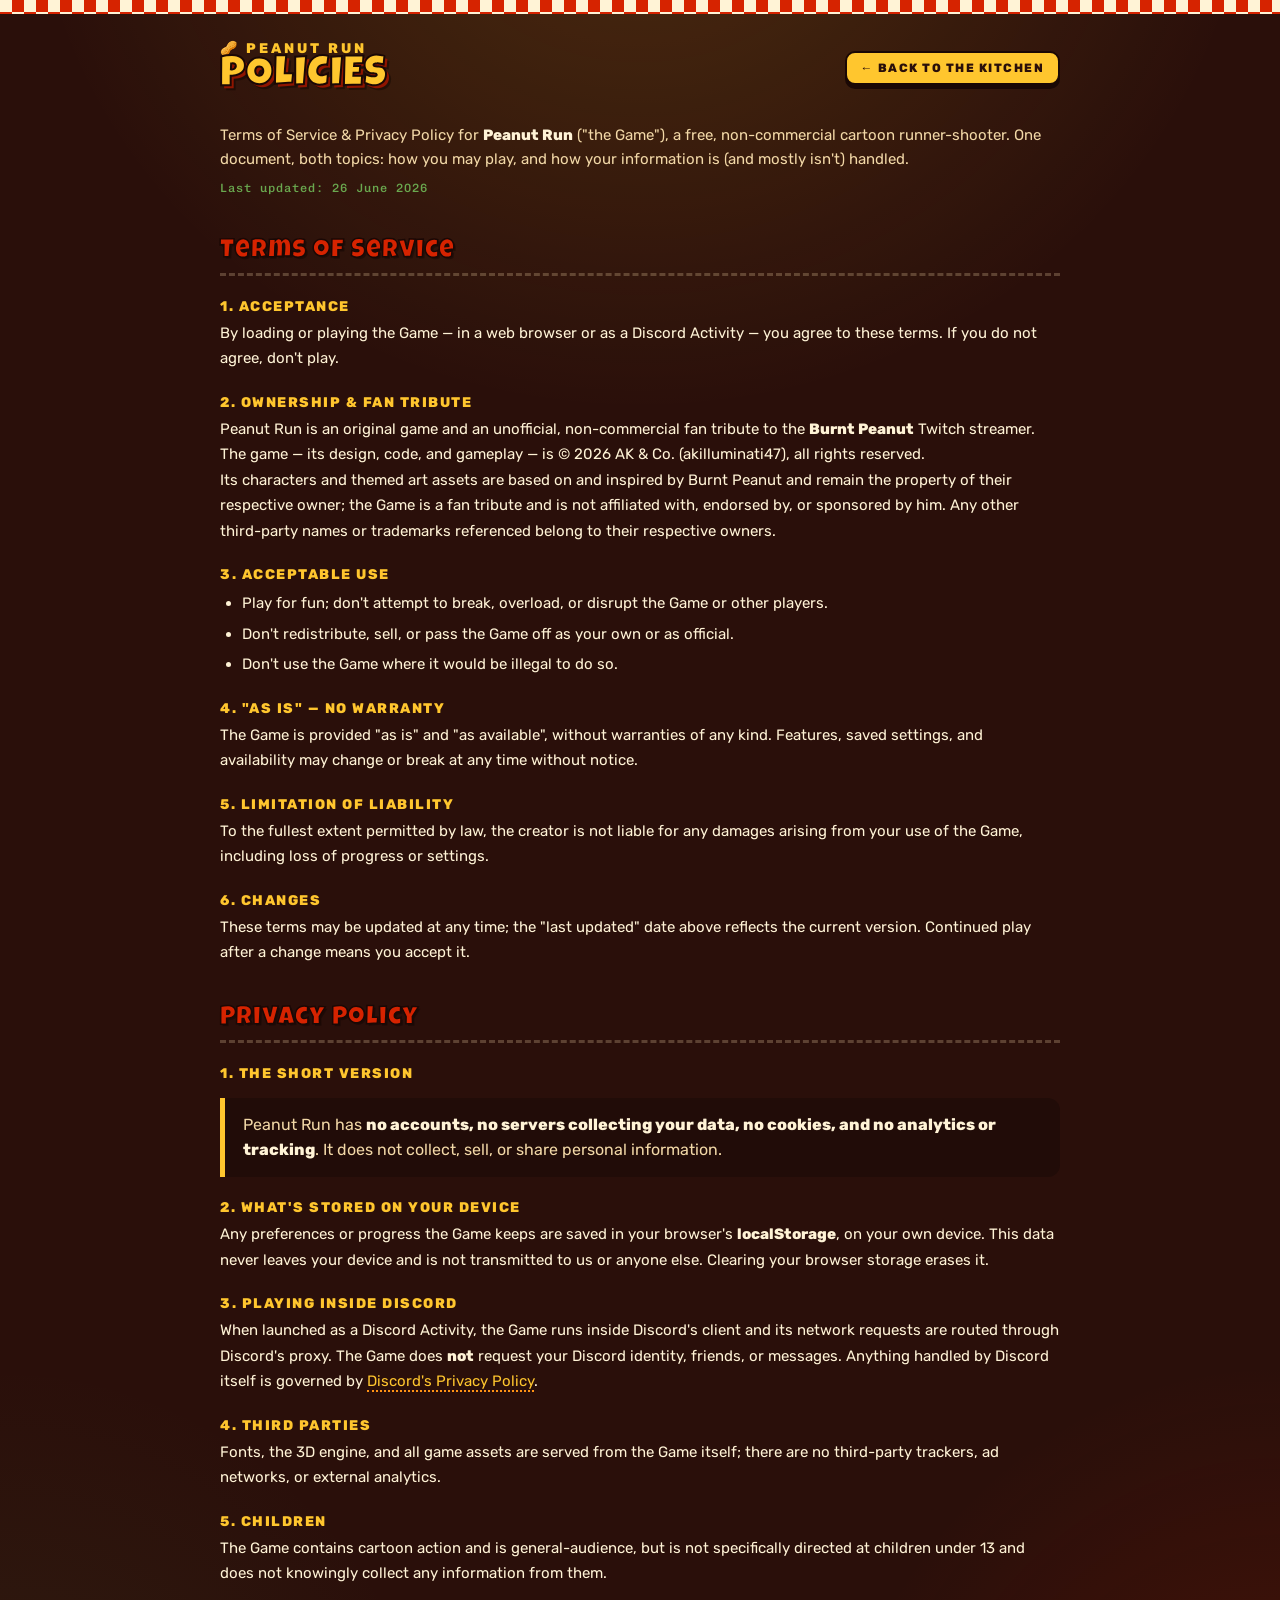
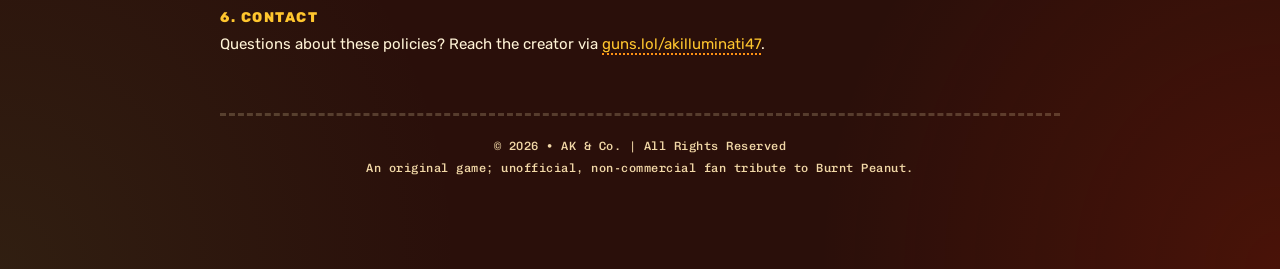
==== policies.html @ 003ee99f "policies: explanatory em-dashes -> semicolons Co-Authored-By: Claude Opus 4.8 <noreply@anthropic.com" ====
<!DOCTYPE html>
<html lang="en">
<head>
<meta charset="UTF-8">
<meta name="viewport" content="width=device-width, initial-scale=1.0, viewport-fit=cover">
<title>POLICIES — Peanut Run</title>
<link rel="icon" type="image/png" sizes="256x256" href="./favicon-256.png">
<link rel="icon" type="image/png" sizes="512x512" href="./favicon-512.png">
<link rel="apple-touch-icon" href="./favicon-512.png">
<meta name="theme-color" content="#d62300">
<link href="./assets/fonts/fonts.css" rel="stylesheet">
<style>
  :root{
    --ketchup:#d62300; --ketchup-dk:#8f1500;
    --mustard:#ffc62e; --cheese:#ff9214;
    --bun:#f2d8a7; --cream:#fff3d6; --pickle:#6aa84f;
    --grease:#2a0f0a; --grease-dk:#1a0805;
    --display:'Luckiest Guy','Arial Black',cursive;
    --body:'Rubik',sans-serif;
    --mono:'Chivo Mono','Consolas',monospace;
  }
  *{margin:0;padding:0;box-sizing:border-box;}
  html,body{ width:100%; min-height:100%; background:var(--grease); color:var(--cream); font-family:var(--body); -webkit-text-size-adjust:100%; }
  body{
    background-image:
      radial-gradient(ellipse 80% 50% at 50% -8%, rgba(255,198,46,.16) 0%, transparent 60%),
      radial-gradient(ellipse 60% 45% at 100% 100%, rgba(214,35,0,.18) 0%, transparent 60%),
      radial-gradient(ellipse 60% 45% at 0% 100%, rgba(106,168,79,.10) 0%, transparent 60%);
    min-height:100vh;
  }
  .checker{ height:14px; background:repeating-conic-gradient(var(--ketchup) 0% 25%, var(--cream) 0% 50%) 0 0/24px 24px; }
  .wrap{ max-width:880px; margin:0 auto; padding:26px 20px 90px; }

  .topbar{ display:flex; align-items:center; justify-content:space-between; gap:14px; flex-wrap:wrap; padding-bottom:18px; }
  .brand{ display:flex; align-items:baseline; gap:12px; flex-wrap:wrap; }
  .brand .peanut{ font-size:14px; letter-spacing:3px; font-weight:800; color:var(--mustard); text-transform:uppercase; font-family:var(--body); }
  .brand h1{
    font-family:var(--display); font-weight:400; font-size:42px; line-height:.95; letter-spacing:1px;
    color:var(--mustard); -webkit-text-stroke:2px var(--grease-dk);
    text-shadow:3px 3px 0 var(--ketchup-dk), 5px 5px 0 rgba(0,0,0,.35);
  }
  .back-link{
    font-family:var(--body); font-weight:800; font-size:12px; letter-spacing:1.5px; text-transform:uppercase;
    color:var(--grease); background:var(--mustard); border:2px solid var(--grease-dk);
    border-radius:10px; padding:8px 14px; text-decoration:none; box-shadow:0 4px 0 var(--grease-dk);
    transition:transform .08s, box-shadow .08s;
  }
  .back-link:hover{ transform:translateY(-2px); box-shadow:0 6px 0 var(--grease-dk); }
  .back-link:active{ transform:translateY(2px); box-shadow:0 2px 0 var(--grease-dk); }

  .intro{ margin-top:8px; color:var(--bun); line-height:1.6; font-size:15px; }
  .intro b{ color:var(--cream); }
  .eff{ display:inline-block; margin-top:8px; font-family:var(--mono); font-size:12px; color:var(--pickle); letter-spacing:1px; }

  .doc h2{
    font-family:var(--display); font-weight:400; font-size:26px; letter-spacing:1px; color:var(--ketchup);
    -webkit-text-stroke:1.5px var(--grease-dk); text-shadow:2px 2px 0 rgba(0,0,0,.3);
    margin:40px 0 6px; padding-bottom:8px; border-bottom:3px dashed rgba(242,216,167,.25);
  }
  .doc h3{ font-family:var(--body); font-weight:800; font-size:14px; letter-spacing:1.5px; text-transform:uppercase; color:var(--mustard); margin:22px 0 6px; }
  .doc p,.doc li{ font-size:15px; line-height:1.7; color:var(--cream); }
  .doc ul{ margin:8px 0 8px 22px; }
  .doc li{ margin:5px 0; }
  .doc a{ color:var(--mustard); text-decoration:none; border-bottom:2px dotted var(--cheese); }
  .doc a:hover{ color:#fff; }
  .callout{
    margin:16px 0; padding:14px 18px; border-left:5px solid var(--mustard);
    background:rgba(0,0,0,.22); border-radius:0 12px 12px 0; line-height:1.6; color:var(--bun);
  }
  .callout b{ color:var(--cream); }
  footer.foot{
    margin-top:56px; padding-top:20px; border-top:3px dashed rgba(242,216,167,.22);
    text-align:center; font-family:var(--mono); font-size:12px; letter-spacing:.5px; color:var(--bun); line-height:1.8;
  }
  footer.foot a{ color:var(--mustard); text-decoration:none; }
  footer.foot a:hover{ color:#fff; }
</style>
</head>
<body>
<div class="checker"></div>
<div class="wrap">

  <div class="topbar">
    <div class="brand">
      <div>
        <div class="peanut">🥜 Peanut Run</div>
        <h1>POLICIES</h1>
      </div>
    </div>
    <a class="back-link" href="index.html">&larr; Back to the kitchen</a>
  </div>

  <p class="intro">
    Terms of Service &amp; Privacy Policy for <b>Peanut Run</b> ("the Game"), a free, non-commercial
    cartoon runner-shooter. One document, both topics: how you may play, and how your information is
    (and mostly isn't) handled.<br>
    <span class="eff">Last updated: 26 June 2026</span>
  </p>

  <div class="doc">

    <h2>Terms of Service</h2>

    <h3>1. Acceptance</h3>
    <p>By loading or playing the Game &mdash; in a web browser or as a Discord Activity &mdash; you agree to these terms. If you do not agree, don't play.</p>

    <h3>2. Ownership &amp; fan tribute</h3>
    <p>Peanut Run is an original game and an unofficial, non-commercial fan tribute to the <b>Burnt Peanut</b> Twitch streamer. The game &mdash; its design, code, and gameplay &mdash; is &copy; 2026 AK &amp; Co. (akilluminati47), all rights reserved.</p>
    <p>Its characters and themed art assets are based on and inspired by Burnt Peanut and remain the property of their respective owner; the Game is a fan tribute and is not affiliated with, endorsed by, or sponsored by him. Any other third-party names or trademarks referenced belong to their respective owners.</p>

    <h3>3. Acceptable use</h3>
    <ul>
      <li>Play for fun; don't attempt to break, overload, or disrupt the Game or other players.</li>
      <li>Don't redistribute, sell, or pass the Game off as your own or as official.</li>
      <li>Don't use the Game where it would be illegal to do so.</li>
    </ul>

    <h3>4. "As is" &mdash; no warranty</h3>
    <p>The Game is provided "as is" and "as available", without warranties of any kind. Features, saved settings, and availability may change or break at any time without notice.</p>

    <h3>5. Limitation of liability</h3>
    <p>To the fullest extent permitted by law, the creator is not liable for any damages arising from your use of the Game, including loss of progress or settings.</p>

    <h3>6. Changes</h3>
    <p>These terms may be updated at any time; the "last updated" date above reflects the current version. Continued play after a change means you accept it.</p>

    <h2>Privacy Policy</h2>

    <h3>1. The short version</h3>
    <div class="callout">
      Peanut Run has <b>no accounts, no servers collecting your data, no cookies, and no analytics or tracking</b>. It does not collect, sell, or share personal information.
    </div>

    <h3>2. What's stored on your device</h3>
    <p>Any preferences or progress the Game keeps are saved in your browser's <b>localStorage</b>, on your own device. This data never leaves your device and is not transmitted to us or anyone else. Clearing your browser storage erases it.</p>

    <h3>3. Playing inside Discord</h3>
    <p>When launched as a Discord Activity, the Game runs inside Discord's client and its network requests are routed through Discord's proxy. The Game does <b>not</b> request your Discord identity, friends, or messages. Anything handled by Discord itself is governed by <a href="https://discord.com/privacy" target="_blank" rel="noopener noreferrer">Discord's Privacy Policy</a>.</p>

    <h3>4. Third parties</h3>
    <p>Fonts, the 3D engine, and all game assets are served from the Game itself; there are no third-party trackers, ad networks, or external analytics.</p>

    <h3>5. Children</h3>
    <p>The Game contains cartoon action and is general-audience, but is not specifically directed at children under 13 and does not knowingly collect any information from them.</p>

    <h3>6. Contact</h3>
    <p>Questions about these policies? Reach the creator via <a href="https://guns.lol/akilluminati47" target="_blank" rel="noopener noreferrer">guns.lol/akilluminati47</a>.</p>

  </div>

  <footer class="foot">
    &copy; 2026 &bull; AK &amp; Co. | All Rights Reserved<br>
    An original game; unofficial, non-commercial fan tribute to Burnt Peanut.
  </footer>

</div>
</body>
</html>
---- assets/fonts/fonts.css ----
/* vietnamese */
@font-face {
  font-family: 'Chivo Mono';
  font-style: normal;
  font-weight: 500;
  font-display: swap;
  src: url(./chivomono-mFT0WbgRxKvF_Z5eQMO9gxAD1XJ7.woff2) format('woff2');
  unicode-range: U+0102-0103, U+0110-0111, U+0128-0129, U+0168-0169, U+01A0-01A1, U+01AF-01B0, U+0300-0301, U+0303-0304, U+0308-0309, U+0323, U+0329, U+1EA0-1EF9, U+20AB;
}
/* latin-ext */
@font-face {
  font-family: 'Chivo Mono';
  font-style: normal;
  font-weight: 500;
  font-display: swap;
  src: url(./chivomono-mFT0WbgRxKvF_Z5eQMO9gxED1XJ7.woff2) format('woff2');
  unicode-range: U+0100-02BA, U+02BD-02C5, U+02C7-02CC, U+02CE-02D7, U+02DD-02FF, U+0304, U+0308, U+0329, U+1D00-1DBF, U+1E00-1E9F, U+1EF2-1EFF, U+2020, U+20A0-20AB, U+20AD-20C0, U+2113, U+2C60-2C7F, U+A720-A7FF;
}
/* latin */
@font-face {
  font-family: 'Chivo Mono';
  font-style: normal;
  font-weight: 500;
  font-display: swap;
  src: url(./chivomono-mFT0WbgRxKvF_Z5eQMO9gx8D1Q.woff2) format('woff2');
  unicode-range: U+0000-00FF, U+0131, U+0152-0153, U+02BB-02BC, U+02C6, U+02DA, U+02DC, U+0304, U+0308, U+0329, U+2000-206F, U+20AC, U+2122, U+2191, U+2193, U+2212, U+2215, U+FEFF, U+FFFD;
}
/* vietnamese */
@font-face {
  font-family: 'Chivo Mono';
  font-style: normal;
  font-weight: 700;
  font-display: swap;
  src: url(./chivomono-mFT0WbgRxKvF_Z5eQMO9gxAD1XJ7.woff2) format('woff2');
  unicode-range: U+0102-0103, U+0110-0111, U+0128-0129, U+0168-0169, U+01A0-01A1, U+01AF-01B0, U+0300-0301, U+0303-0304, U+0308-0309, U+0323, U+0329, U+1EA0-1EF9, U+20AB;
}
/* latin-ext */
@font-face {
  font-family: 'Chivo Mono';
  font-style: normal;
  font-weight: 700;
  font-display: swap;
  src: url(./chivomono-mFT0WbgRxKvF_Z5eQMO9gxED1XJ7.woff2) format('woff2');
  unicode-range: U+0100-02BA, U+02BD-02C5, U+02C7-02CC, U+02CE-02D7, U+02DD-02FF, U+0304, U+0308, U+0329, U+1D00-1DBF, U+1E00-1E9F, U+1EF2-1EFF, U+2020, U+20A0-20AB, U+20AD-20C0, U+2113, U+2C60-2C7F, U+A720-A7FF;
}
/* latin */
@font-face {
  font-family: 'Chivo Mono';
  font-style: normal;
  font-weight: 700;
  font-display: swap;
  src: url(./chivomono-mFT0WbgRxKvF_Z5eQMO9gx8D1Q.woff2) format('woff2');
  unicode-range: U+0000-00FF, U+0131, U+0152-0153, U+02BB-02BC, U+02C6, U+02DA, U+02DC, U+0304, U+0308, U+0329, U+2000-206F, U+20AC, U+2122, U+2191, U+2193, U+2212, U+2215, U+FEFF, U+FFFD;
}
/* latin-ext */
@font-face {
  font-family: 'Luckiest Guy';
  font-style: normal;
  font-weight: 400;
  font-display: swap;
  src: url(./luckiestguy-_gP_1RrxsjcxVyin9l9n_j2hQ952mDo.woff2) format('woff2');
  unicode-range: U+0100-02BA, U+02BD-02C5, U+02C7-02CC, U+02CE-02D7, U+02DD-02FF, U+0304, U+0308, U+0329, U+1D00-1DBF, U+1E00-1E9F, U+1EF2-1EFF, U+2020, U+20A0-20AB, U+20AD-20C0, U+2113, U+2C60-2C7F, U+A720-A7FF;
}
/* latin */
@font-face {
  font-family: 'Luckiest Guy';
  font-style: normal;
  font-weight: 400;
  font-display: swap;
  src: url(./luckiestguy-_gP_1RrxsjcxVyin9l9n_j2hTd52.woff2) format('woff2');
  unicode-range: U+0000-00FF, U+0131, U+0152-0153, U+02BB-02BC, U+02C6, U+02DA, U+02DC, U+0304, U+0308, U+0329, U+2000-206F, U+20AC, U+2122, U+2191, U+2193, U+2212, U+2215, U+FEFF, U+FFFD;
}
/* arabic */
@font-face {
  font-family: 'Rubik';
  font-style: normal;
  font-weight: 400;
  font-display: swap;
  src: url(./rubik-iJWKBXyIfDnIV7nErXyi0A.woff2) format('woff2');
  unicode-range: U+0600-06FF, U+0750-077F, U+0870-088E, U+0890-0891, U+0897-08E1, U+08E3-08FF, U+200C-200E, U+2010-2011, U+204F, U+2E41, U+FB50-FDFF, U+FE70-FE74, U+FE76-FEFC, U+102E0-102FB, U+10E60-10E7E, U+10EC2-10EC4, U+10EFC-10EFF, U+1EE00-1EE03, U+1EE05-1EE1F, U+1EE21-1EE22, U+1EE24, U+1EE27, U+1EE29-1EE32, U+1EE34-1EE37, U+1EE39, U+1EE3B, U+1EE42, U+1EE47, U+1EE49, U+1EE4B, U+1EE4D-1EE4F, U+1EE51-1EE52, U+1EE54, U+1EE57, U+1EE59, U+1EE5B, U+1EE5D, U+1EE5F, U+1EE61-1EE62, U+1EE64, U+1EE67-1EE6A, U+1EE6C-1EE72, U+1EE74-1EE77, U+1EE79-1EE7C, U+1EE7E, U+1EE80-1EE89, U+1EE8B-1EE9B, U+1EEA1-1EEA3, U+1EEA5-1EEA9, U+1EEAB-1EEBB, U+1EEF0-1EEF1;
}
/* cyrillic-ext */
@font-face {
  font-family: 'Rubik';
  font-style: normal;
  font-weight: 400;
  font-display: swap;
  src: url(./rubik-iJWKBXyIfDnIV7nMrXyi0A.woff2) format('woff2');
  unicode-range: U+0460-052F, U+1C80-1C8A, U+20B4, U+2DE0-2DFF, U+A640-A69F, U+FE2E-FE2F;
}
/* cyrillic */
@font-face {
  font-family: 'Rubik';
  font-style: normal;
  font-weight: 400;
  font-display: swap;
  src: url(./rubik-iJWKBXyIfDnIV7nFrXyi0A.woff2) format('woff2');
  unicode-range: U+0301, U+0400-045F, U+0490-0491, U+04B0-04B1, U+2116;
}
/* hebrew */
@font-face {
  font-family: 'Rubik';
  font-style: normal;
  font-weight: 400;
  font-display: swap;
  src: url(./rubik-iJWKBXyIfDnIV7nDrXyi0A.woff2) format('woff2');
  unicode-range: U+0307-0308, U+0590-05FF, U+200C-2010, U+20AA, U+25CC, U+FB1D-FB4F;
}
/* latin-ext */
@font-face {
  font-family: 'Rubik';
  font-style: normal;
  font-weight: 400;
  font-display: swap;
  src: url(./rubik-iJWKBXyIfDnIV7nPrXyi0A.woff2) format('woff2');
  unicode-range: U+0100-02BA, U+02BD-02C5, U+02C7-02CC, U+02CE-02D7, U+02DD-02FF, U+0304, U+0308, U+0329, U+1D00-1DBF, U+1E00-1E9F, U+1EF2-1EFF, U+2020, U+20A0-20AB, U+20AD-20C0, U+2113, U+2C60-2C7F, U+A720-A7FF;
}
/* latin */
@font-face {
  font-family: 'Rubik';
  font-style: normal;
  font-weight: 400;
  font-display: swap;
  src: url(./rubik-iJWKBXyIfDnIV7nBrXw.woff2) format('woff2');
  unicode-range: U+0000-00FF, U+0131, U+0152-0153, U+02BB-02BC, U+02C6, U+02DA, U+02DC, U+0304, U+0308, U+0329, U+2000-206F, U+20AC, U+2122, U+2191, U+2193, U+2212, U+2215, U+FEFF, U+FFFD;
}
/* arabic */
@font-face {
  font-family: 'Rubik';
  font-style: normal;
  font-weight: 600;
  font-display: swap;
  src: url(./rubik-iJWKBXyIfDnIV7nErXyi0A.woff2) format('woff2');
  unicode-range: U+0600-06FF, U+0750-077F, U+0870-088E, U+0890-0891, U+0897-08E1, U+08E3-08FF, U+200C-200E, U+2010-2011, U+204F, U+2E41, U+FB50-FDFF, U+FE70-FE74, U+FE76-FEFC, U+102E0-102FB, U+10E60-10E7E, U+10EC2-10EC4, U+10EFC-10EFF, U+1EE00-1EE03, U+1EE05-1EE1F, U+1EE21-1EE22, U+1EE24, U+1EE27, U+1EE29-1EE32, U+1EE34-1EE37, U+1EE39, U+1EE3B, U+1EE42, U+1EE47, U+1EE49, U+1EE4B, U+1EE4D-1EE4F, U+1EE51-1EE52, U+1EE54, U+1EE57, U+1EE59, U+1EE5B, U+1EE5D, U+1EE5F, U+1EE61-1EE62, U+1EE64, U+1EE67-1EE6A, U+1EE6C-1EE72, U+1EE74-1EE77, U+1EE79-1EE7C, U+1EE7E, U+1EE80-1EE89, U+1EE8B-1EE9B, U+1EEA1-1EEA3, U+1EEA5-1EEA9, U+1EEAB-1EEBB, U+1EEF0-1EEF1;
}
/* cyrillic-ext */
@font-face {
  font-family: 'Rubik';
  font-style: normal;
  font-weight: 600;
  font-display: swap;
  src: url(./rubik-iJWKBXyIfDnIV7nMrXyi0A.woff2) format('woff2');
  unicode-range: U+0460-052F, U+1C80-1C8A, U+20B4, U+2DE0-2DFF, U+A640-A69F, U+FE2E-FE2F;
}
/* cyrillic */
@font-face {
  font-family: 'Rubik';
  font-style: normal;
  font-weight: 600;
  font-display: swap;
  src: url(./rubik-iJWKBXyIfDnIV7nFrXyi0A.woff2) format('woff2');
  unicode-range: U+0301, U+0400-045F, U+0490-0491, U+04B0-04B1, U+2116;
}
/* hebrew */
@font-face {
  font-family: 'Rubik';
  font-style: normal;
  font-weight: 600;
  font-display: swap;
  src: url(./rubik-iJWKBXyIfDnIV7nDrXyi0A.woff2) format('woff2');
  unicode-range: U+0307-0308, U+0590-05FF, U+200C-2010, U+20AA, U+25CC, U+FB1D-FB4F;
}
/* latin-ext */
@font-face {
  font-family: 'Rubik';
  font-style: normal;
  font-weight: 600;
  font-display: swap;
  src: url(./rubik-iJWKBXyIfDnIV7nPrXyi0A.woff2) format('woff2');
  unicode-range: U+0100-02BA, U+02BD-02C5, U+02C7-02CC, U+02CE-02D7, U+02DD-02FF, U+0304, U+0308, U+0329, U+1D00-1DBF, U+1E00-1E9F, U+1EF2-1EFF, U+2020, U+20A0-20AB, U+20AD-20C0, U+2113, U+2C60-2C7F, U+A720-A7FF;
}
/* latin */
@font-face {
  font-family: 'Rubik';
  font-style: normal;
  font-weight: 600;
  font-display: swap;
  src: url(./rubik-iJWKBXyIfDnIV7nBrXw.woff2) format('woff2');
  unicode-range: U+0000-00FF, U+0131, U+0152-0153, U+02BB-02BC, U+02C6, U+02DA, U+02DC, U+0304, U+0308, U+0329, U+2000-206F, U+20AC, U+2122, U+2191, U+2193, U+2212, U+2215, U+FEFF, U+FFFD;
}
/* arabic */
@font-face {
  font-family: 'Rubik';
  font-style: normal;
  font-weight: 800;
  font-display: swap;
  src: url(./rubik-iJWKBXyIfDnIV7nErXyi0A.woff2) format('woff2');
  unicode-range: U+0600-06FF, U+0750-077F, U+0870-088E, U+0890-0891, U+0897-08E1, U+08E3-08FF, U+200C-200E, U+2010-2011, U+204F, U+2E41, U+FB50-FDFF, U+FE70-FE74, U+FE76-FEFC, U+102E0-102FB, U+10E60-10E7E, U+10EC2-10EC4, U+10EFC-10EFF, U+1EE00-1EE03, U+1EE05-1EE1F, U+1EE21-1EE22, U+1EE24, U+1EE27, U+1EE29-1EE32, U+1EE34-1EE37, U+1EE39, U+1EE3B, U+1EE42, U+1EE47, U+1EE49, U+1EE4B, U+1EE4D-1EE4F, U+1EE51-1EE52, U+1EE54, U+1EE57, U+1EE59, U+1EE5B, U+1EE5D, U+1EE5F, U+1EE61-1EE62, U+1EE64, U+1EE67-1EE6A, U+1EE6C-1EE72, U+1EE74-1EE77, U+1EE79-1EE7C, U+1EE7E, U+1EE80-1EE89, U+1EE8B-1EE9B, U+1EEA1-1EEA3, U+1EEA5-1EEA9, U+1EEAB-1EEBB, U+1EEF0-1EEF1;
}
/* cyrillic-ext */
@font-face {
  font-family: 'Rubik';
  font-style: normal;
  font-weight: 800;
  font-display: swap;
  src: url(./rubik-iJWKBXyIfDnIV7nMrXyi0A.woff2) format('woff2');
  unicode-range: U+0460-052F, U+1C80-1C8A, U+20B4, U+2DE0-2DFF, U+A640-A69F, U+FE2E-FE2F;
}
/* cyrillic */
@font-face {
  font-family: 'Rubik';
  font-style: normal;
  font-weight: 800;
  font-display: swap;
  src: url(./rubik-iJWKBXyIfDnIV7nFrXyi0A.woff2) format('woff2');
  unicode-range: U+0301, U+0400-045F, U+0490-0491, U+04B0-04B1, U+2116;
}
/* hebrew */
@font-face {
  font-family: 'Rubik';
  font-style: normal;
  font-weight: 800;
  font-display: swap;
  src: url(./rubik-iJWKBXyIfDnIV7nDrXyi0A.woff2) format('woff2');
  unicode-range: U+0307-0308, U+0590-05FF, U+200C-2010, U+20AA, U+25CC, U+FB1D-FB4F;
}
/* latin-ext */
@font-face {
  font-family: 'Rubik';
  font-style: normal;
  font-weight: 800;
  font-display: swap;
  src: url(./rubik-iJWKBXyIfDnIV7nPrXyi0A.woff2) format('woff2');
  unicode-range: U+0100-02BA, U+02BD-02C5, U+02C7-02CC, U+02CE-02D7, U+02DD-02FF, U+0304, U+0308, U+0329, U+1D00-1DBF, U+1E00-1E9F, U+1EF2-1EFF, U+2020, U+20A0-20AB, U+20AD-20C0, U+2113, U+2C60-2C7F, U+A720-A7FF;
}
/* latin */
@font-face {
  font-family: 'Rubik';
  font-style: normal;
  font-weight: 800;
  font-display: swap;
  src: url(./rubik-iJWKBXyIfDnIV7nBrXw.woff2) format('woff2');
  unicode-range: U+0000-00FF, U+0131, U+0152-0153, U+02BB-02BC, U+02C6, U+02DA, U+02DC, U+0304, U+0308, U+0329, U+2000-206F, U+20AC, U+2122, U+2191, U+2193, U+2212, U+2215, U+FEFF, U+FFFD;
}
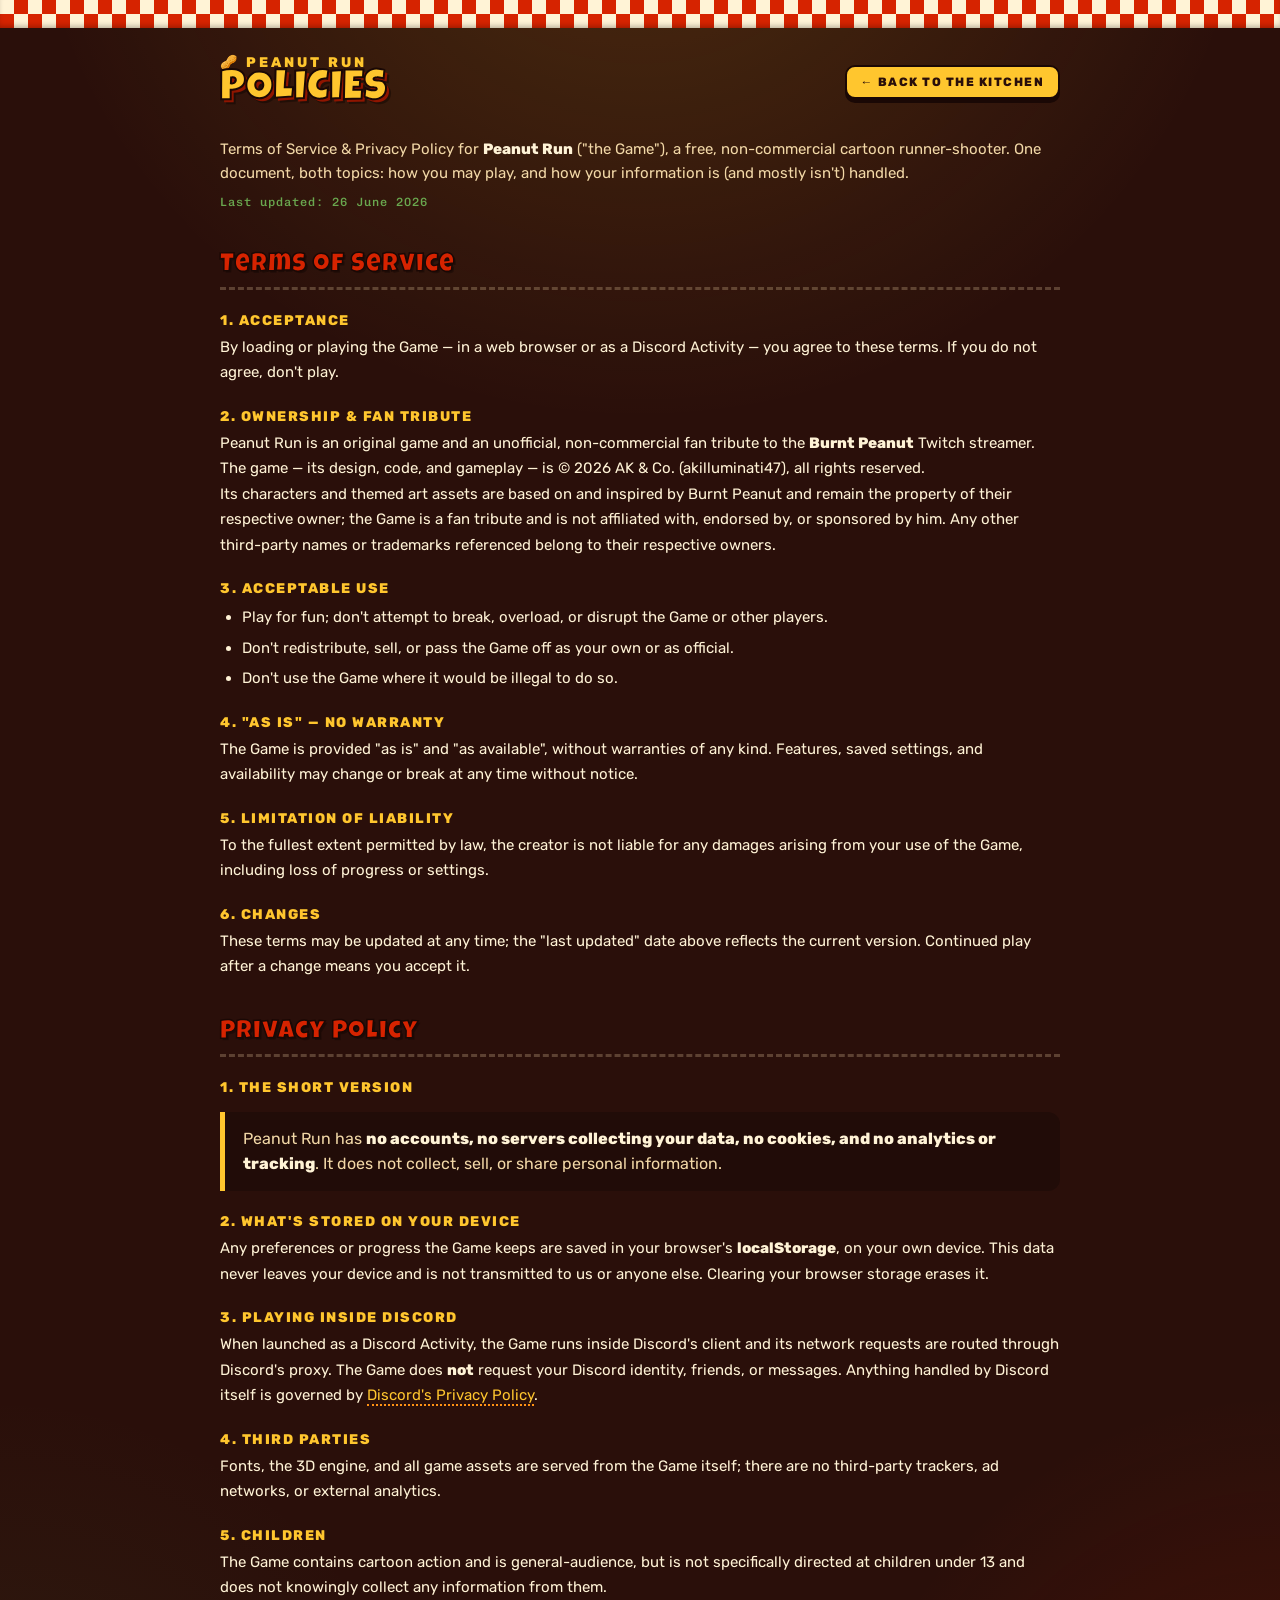
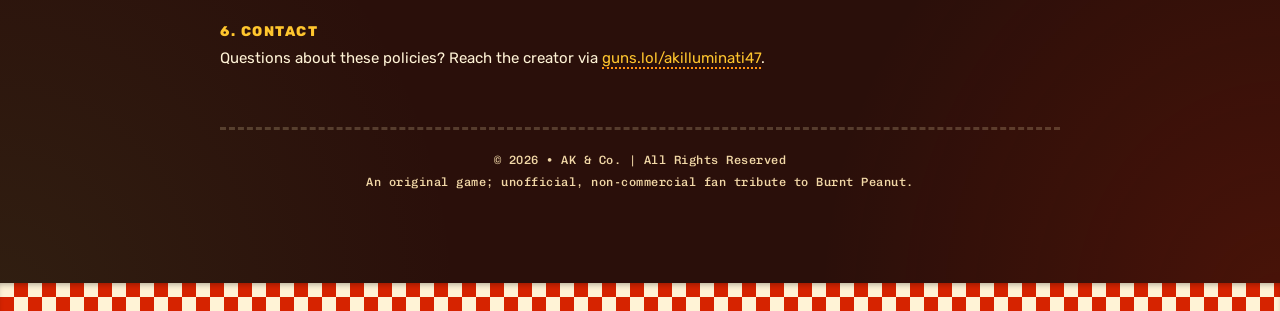
==== commit 884567ab: "Redesign glove cursor + put it on policies; fix policies checker banner Cursor: replace the ambiguou" ====
--- a/policies.html
+++ b/policies.html
@@ -3,7 +3,7 @@
 <head>
 <meta charset="UTF-8">
 <meta name="viewport" content="width=device-width, initial-scale=1.0, viewport-fit=cover">
-<title>POLICIES — Peanut Run</title>
+<title>POLICIES | Peanut Run</title>
 <link rel="icon" type="image/png" sizes="256x256" href="./favicon-256.png">
 <link rel="icon" type="image/png" sizes="512x512" href="./favicon-512.png">
 <link rel="apple-touch-icon" href="./favicon-512.png">
@@ -28,7 +28,10 @@
       radial-gradient(ellipse 60% 45% at 0% 100%, rgba(106,168,79,.10) 0%, transparent 60%);
     min-height:100vh;
   }
-  .checker{ height:14px; background:repeating-conic-gradient(var(--ketchup) 0% 25%, var(--cream) 0% 50%) 0 0/24px 24px; }
+  /* a proper diner checkerboard band (matches the game's 28px tile = full 2-row checks,
+     instead of a skinny clipped strip) — one up top, one at the bottom */
+  .checker{ height:28px; background:repeating-conic-gradient(var(--ketchup) 0% 25%, var(--cream) 0% 50%) 0 0/28px 28px; box-shadow:inset 0 -4px 6px -3px rgba(0,0,0,.35); }
+  .checker.bottom{ box-shadow:inset 0 4px 6px -3px rgba(0,0,0,.35); }
   .wrap{ max-width:880px; margin:0 auto; padding:26px 20px 90px; }
 
   .topbar{ display:flex; align-items:center; justify-content:space-between; gap:14px; flex-wrap:wrap; padding-bottom:18px; }
@@ -154,5 +157,41 @@
   </footer>
 
 </div>
+
+<div class="checker bottom"></div>
+
+<!-- same gorgeous kitchen-glove pointer as the game (static CSS cursor; sparkle variant on links) -->
+<script>
+(function () {
+  var INK = '#3a2412';
+  var SP = 'M28 1.4 C28.7 4.5 29.5 5.3 32.6 6 C29.5 6.7 28.7 7.5 28 10.6 C27.3 7.5 26.5 6.7 23.4 6 C26.5 5.3 27.3 4.5 28 1.4 Z';
+  function core() {
+    return '<defs>'
+      + '<linearGradient id="gB" x1="0" y1="0" x2="1" y2="1"><stop offset="0" stop-color="#ffffff"/><stop offset="1" stop-color="#f0e2c6"/></linearGradient>'
+      + '<linearGradient id="gC" x1="0" y1="0" x2="0" y2="1"><stop offset="0" stop-color="#ff4326"/><stop offset="1" stop-color="#b11c05"/></linearGradient>'
+      + '</defs>'
+      + '<g stroke="' + INK + '" stroke-width="2.4" stroke-linejoin="round">'
+      + '<rect x="22" y="21.5" width="8.5" height="12" rx="4.2" fill="url(#gB)"/>'
+      + '<rect x="28.3" y="20.5" width="8.5" height="12" rx="4.2" fill="url(#gB)"/>'
+      + '<rect x="34.3" y="22.5" width="7.5" height="11.5" rx="3.6" fill="url(#gB)"/>'
+      + '<rect x="9" y="24" width="30" height="22" rx="12" fill="url(#gB)"/>'
+      + '<rect x="10.5" y="42.5" width="29" height="11.6" rx="5" fill="url(#gC)"/>'
+      + '<rect x="3" y="26" width="12" height="11" rx="5.5" transform="rotate(-16 9 31)" fill="url(#gB)"/>'
+      + '<rect x="11.5" y="3" width="9" height="25" rx="4.5" fill="url(#gB)"/>'
+      + '</g>'
+      + '<path d="M14 48.3 h22" fill="none" stroke="#ffc62e" stroke-width="1.4" stroke-linecap="round" stroke-dasharray="2 2.4" opacity=".9"/>'
+      + '<g fill="#ffffff" opacity=".6" stroke="none"><rect x="13.3" y="5.6" width="3.2" height="13" rx="1.6"/><ellipse cx="17" cy="30.5" rx="5" ry="2.5" transform="rotate(-28 17 30.5)"/></g>';
+  }
+  function svg(state) {
+    var ex = state === 'hover' ? '<path d="' + SP + '" fill="#ffd75e" stroke="#ffb300" stroke-width=".6"/>' : '';
+    return '<svg xmlns="http://www.w3.org/2000/svg" width="46" height="56" viewBox="0 0 46 56">' + core() + ex + '</svg>';
+  }
+  function cur(state) { return 'url("data:image/svg+xml,' + encodeURIComponent(svg(state)) + '") 16 3'; }
+  var st = document.createElement('style');
+  st.textContent = 'html,body{cursor:' + cur('open') + ',auto}'
+    + 'a,button,.back-link,[role=button]{cursor:' + cur('hover') + ',pointer}';
+  document.head.appendChild(st);
+})();
+</script>
 </body>
 </html>
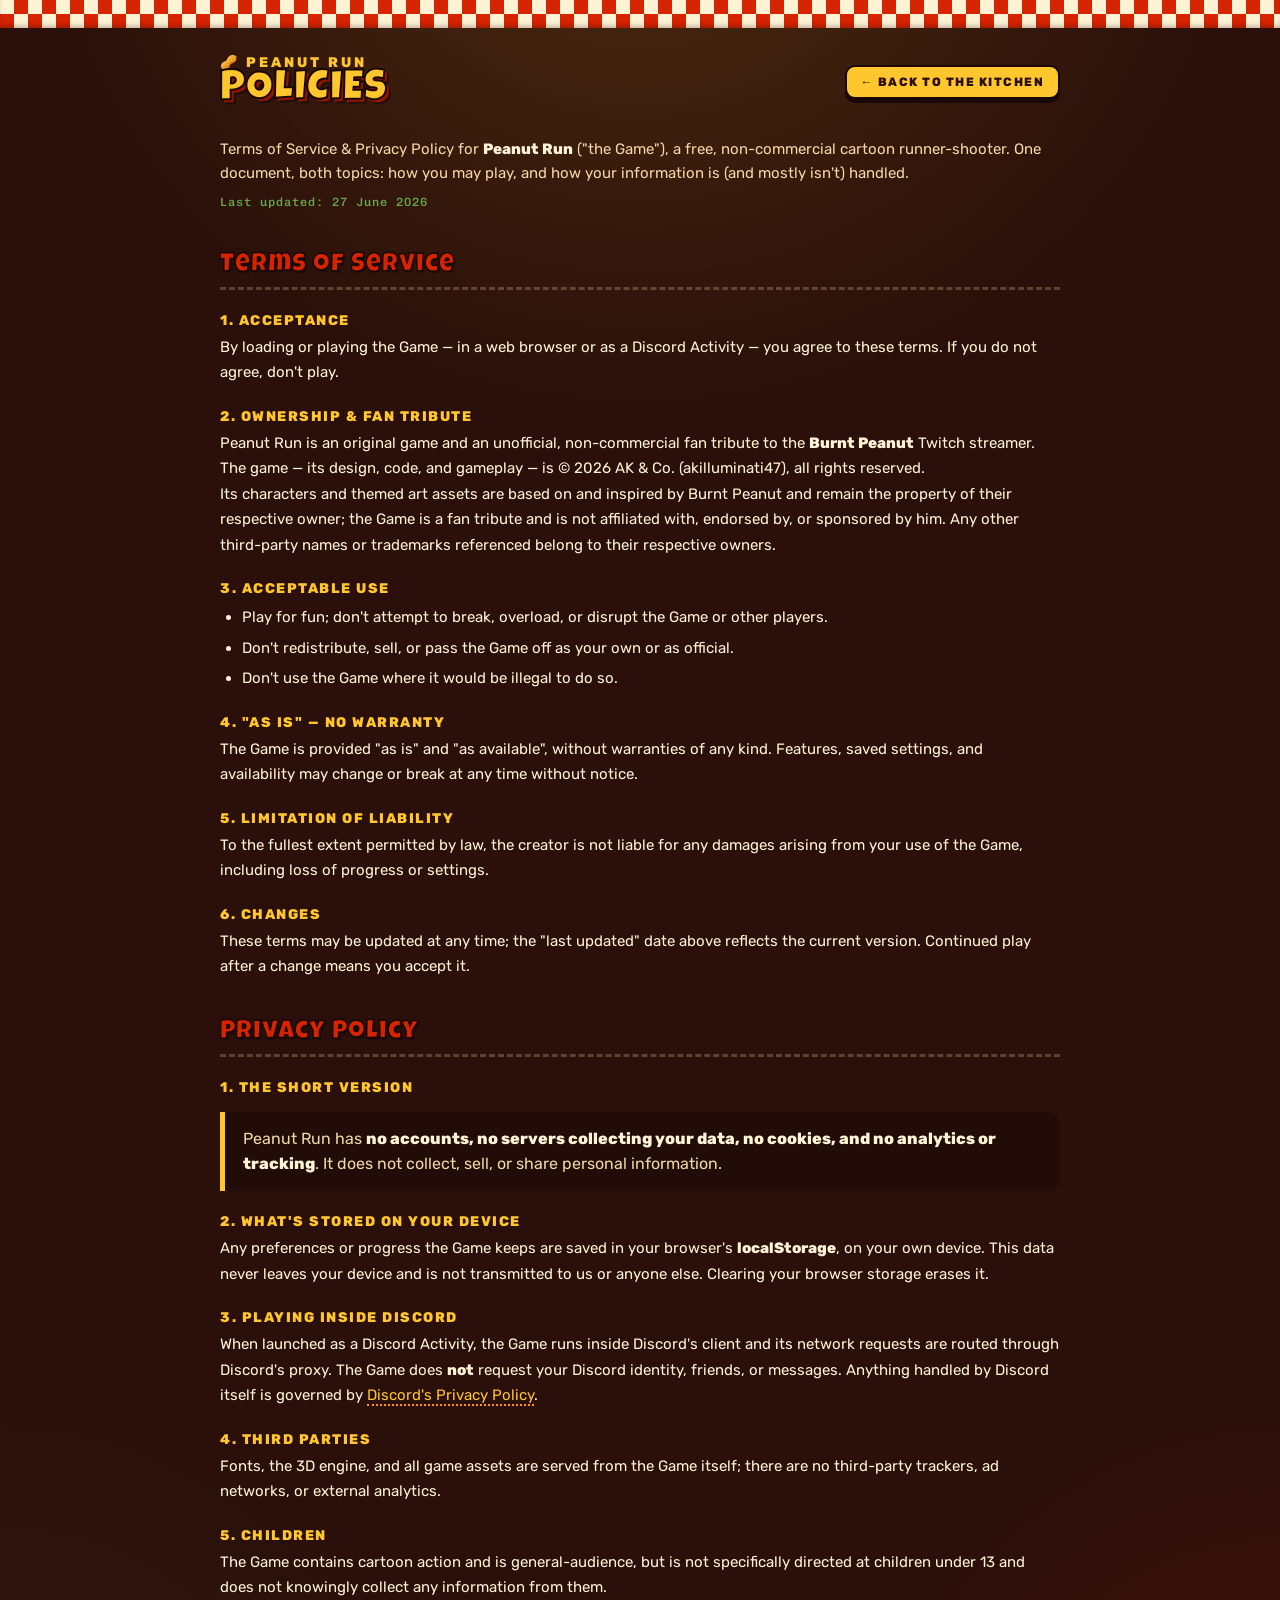
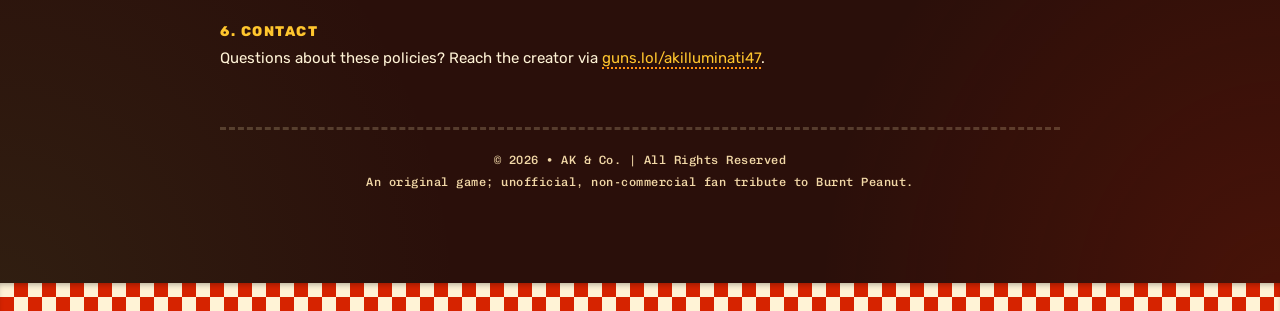
==== commit cedb85fe: "Route policies-page external links through Discord SDK; bump date - Add the Discord Activity handsha" ====
--- a/policies.html
+++ b/policies.html
@@ -97,7 +97,7 @@
     Terms of Service &amp; Privacy Policy for <b>Peanut Run</b> ("the Game"), a free, non-commercial
     cartoon runner-shooter. One document, both topics: how you may play, and how your information is
     (and mostly isn't) handled.<br>
-    <span class="eff">Last updated: 26 June 2026</span>
+    <span class="eff">Last updated: 27 June 2026</span>
   </p>
 
   <div class="doc">
@@ -160,37 +160,75 @@
 
 <div class="checker bottom"></div>
 
-<!-- same gorgeous kitchen-glove pointer as the game (static CSS cursor; sparkle variant on links) -->
+<script type="importmap">
+{ "imports": { "@discord/embedded-app-sdk": "./libs/discord-embedded-app-sdk.mjs" } }
+</script>
+<script type="module">
+// ── Discord Activity: route external links through the SDK (the sandboxed
+//    iframe blocks target="_blank", so the Contact / Discord-privacy links
+//    do nothing in-app otherwise). No-op in a normal browser. ──
+if (new URLSearchParams(location.search).has('frame_id')) {
+  // keep the Discord session params when returning to the game
+  const back = document.querySelector('.back-link');
+  if (back) back.href = 'index.html' + location.search;
+  try {
+    const { DiscordSDK } = await import('@discord/embedded-app-sdk');
+    const discordSdk = new DiscordSDK('1520107992266178782'); // Peanut Run
+    await discordSdk.ready();
+    document.addEventListener('click', (e) => {
+      const a = e.target.closest?.('a[href^="http"]');
+      if (!a) return;
+      e.preventDefault();
+      discordSdk.commands.openExternalLink({ url: a.href });
+    });
+  } catch (e) { console.error('[discord] handshake failed', e); }
+}
+</script>
+
+<!-- the peanut pointer (same as the game): small, angled like the Windows arrow;
+     turns gold, pulses and sparkles over links -->
 <script>
 (function () {
-  var INK = '#3a2412';
-  var SP = 'M28 1.4 C28.7 4.5 29.5 5.3 32.6 6 C29.5 6.7 28.7 7.5 28 10.6 C27.3 7.5 26.5 6.7 23.4 6 C26.5 5.3 27.3 4.5 28 1.4 Z';
-  function core() {
-    return '<defs>'
-      + '<linearGradient id="gB" x1="0" y1="0" x2="1" y2="1"><stop offset="0" stop-color="#ffffff"/><stop offset="1" stop-color="#f0e2c6"/></linearGradient>'
-      + '<linearGradient id="gC" x1="0" y1="0" x2="0" y2="1"><stop offset="0" stop-color="#ff4326"/><stop offset="1" stop-color="#b11c05"/></linearGradient>'
-      + '</defs>'
-      + '<g stroke="' + INK + '" stroke-width="2.4" stroke-linejoin="round">'
-      + '<rect x="22" y="21.5" width="8.5" height="12" rx="4.2" fill="url(#gB)"/>'
-      + '<rect x="28.3" y="20.5" width="8.5" height="12" rx="4.2" fill="url(#gB)"/>'
-      + '<rect x="34.3" y="22.5" width="7.5" height="11.5" rx="3.6" fill="url(#gB)"/>'
-      + '<rect x="9" y="24" width="30" height="22" rx="12" fill="url(#gB)"/>'
-      + '<rect x="10.5" y="42.5" width="29" height="11.6" rx="5" fill="url(#gC)"/>'
-      + '<rect x="3" y="26" width="12" height="11" rx="5.5" transform="rotate(-16 9 31)" fill="url(#gB)"/>'
-      + '<rect x="11.5" y="3" width="9" height="25" rx="4.5" fill="url(#gB)"/>'
-      + '</g>'
-      + '<path d="M14 48.3 h22" fill="none" stroke="#ffc62e" stroke-width="1.4" stroke-linecap="round" stroke-dasharray="2 2.4" opacity=".9"/>'
-      + '<g fill="#ffffff" opacity=".6" stroke="none"><rect x="13.3" y="5.6" width="3.2" height="13" rx="1.6"/><ellipse cx="17" cy="30.5" rx="5" ry="2.5" transform="rotate(-28 17 30.5)"/></g>';
-  }
-  function svg(state) {
-    var ex = state === 'hover' ? '<path d="' + SP + '" fill="#ffd75e" stroke="#ffb300" stroke-width=".6"/>' : '';
-    return '<svg xmlns="http://www.w3.org/2000/svg" width="46" height="56" viewBox="0 0 46 56">' + core() + ex + '</svg>';
-  }
-  function cur(state) { return 'url("data:image/svg+xml,' + encodeURIComponent(svg(state)) + '") 16 3'; }
-  var st = document.createElement('style');
-  st.textContent = 'html,body{cursor:' + cur('open') + ',auto}'
-    + 'a,button,.back-link,[role=button]{cursor:' + cur('hover') + ',pointer}';
-  document.head.appendChild(st);
+  if (!matchMedia('(hover:hover)').matches) return;   // touch devices keep the native cursor
+  var SRC = 'assets/sprites/emotes/Peanut.png';
+  var SPARK = "url(\"data:image/svg+xml,%3Csvg xmlns='http://www.w3.org/2000/svg' viewBox='0 0 10 10'%3E%3Cpath d='M5 0C5.4 3.4 6.6 4.6 10 5 6.6 5.4 5.4 6.6 5 10 4.6 6.6 3.4 5.4 0 5 3.4 4.6 4.6 3.4 5 0Z' fill='%23ffe07a'/%3E%3C/svg%3E\") center/contain no-repeat";
+  var css = ''
+    + 'html,body,a,button,.back-link,[role=button]{cursor:none!important}'
+    + '#pncursor{position:fixed;left:0;top:0;width:30px;height:30px;z-index:9999;pointer-events:none;opacity:0;'
+    +   'transform-origin:10px 4px;transition:transform .14s cubic-bezier(.34,1.56,.64,1),opacity .2s ease}'
+    + '#pncursor .pn-img{position:absolute;inset:0;width:100%;height:100%;object-fit:contain;'
+    +   'transform:rotate(-26deg);transform-origin:center;'
+    +   'filter:drop-shadow(0 1px 1.5px rgba(0,0,0,.55)) drop-shadow(0 0 3px rgba(255,180,40,.35));'
+    +   'transition:filter .18s ease,transform .12s ease;-webkit-user-drag:none}'
+    + '#pncursor.hover{animation:pnPulse 1.05s ease-in-out infinite}'
+    + '#pncursor.hover .pn-img{filter:drop-shadow(0 1px 2px rgba(0,0,0,.5)) drop-shadow(0 0 8px rgba(255,200,46,.95)) sepia(.75) saturate(3.6) hue-rotate(-12deg) brightness(1.12)}'
+    + '@keyframes pnPulse{0%,100%{transform:scale(1.16)}50%{transform:scale(1.46)}}'
+    + '#pncursor.press{transform:scale(1.12)}#pncursor.press .pn-img{transform:rotate(-26deg) scale(.84)}'
+    + '#pncursor .pn-spark{position:absolute;width:8px;height:8px;opacity:0;background:' + SPARK + '}'
+    + '#pncursor.hover .pn-spark{animation:pnSpark 1s ease-in-out infinite}'
+    + '#pncursor .pn-spark.s1{left:-3px;top:-3px}'
+    + '#pncursor .pn-spark.s2{right:-2px;top:6px;width:6px;height:6px;animation-delay:.34s}'
+    + '#pncursor .pn-spark.s3{left:5px;bottom:-3px;width:6px;height:6px;animation-delay:.66s}'
+    + '@keyframes pnSpark{0%,100%{opacity:0;transform:scale(.3) rotate(0)}50%{opacity:1;transform:scale(1) rotate(45deg)}}';
+  var st = document.createElement('style'); st.textContent = css; document.head.appendChild(st);
+  var c = document.createElement('div'); c.id = 'pncursor';
+  c.innerHTML = '<img class="pn-img" src="' + SRC + '" alt="" draggable="false">'
+    + '<i class="pn-spark s1"></i><i class="pn-spark s2"></i><i class="pn-spark s3"></i>';
+  document.body.appendChild(c);
+  var SEL = 'a,button,.back-link,[role=button]';
+  function move(e) {
+    c.style.opacity = '1';
+    c.style.left = (e.clientX - 10) + 'px';
+    c.style.top = (e.clientY - 4) + 'px';
+    if (!c.classList.contains('press')) {
+      var t = e.target && e.target.closest ? e.target.closest(SEL) : null;
+      c.classList.toggle('hover', !!t);
+    }
+  }
+  window.addEventListener('mousemove', move, { passive: true });
+  window.addEventListener('mousedown', function () { c.classList.add('press'); c.classList.remove('hover'); });
+  window.addEventListener('mouseup', function (e) { c.classList.remove('press'); move(e); });
+  document.addEventListener('mouseleave', function () { c.style.opacity = '0'; });
 })();
 </script>
 </body>
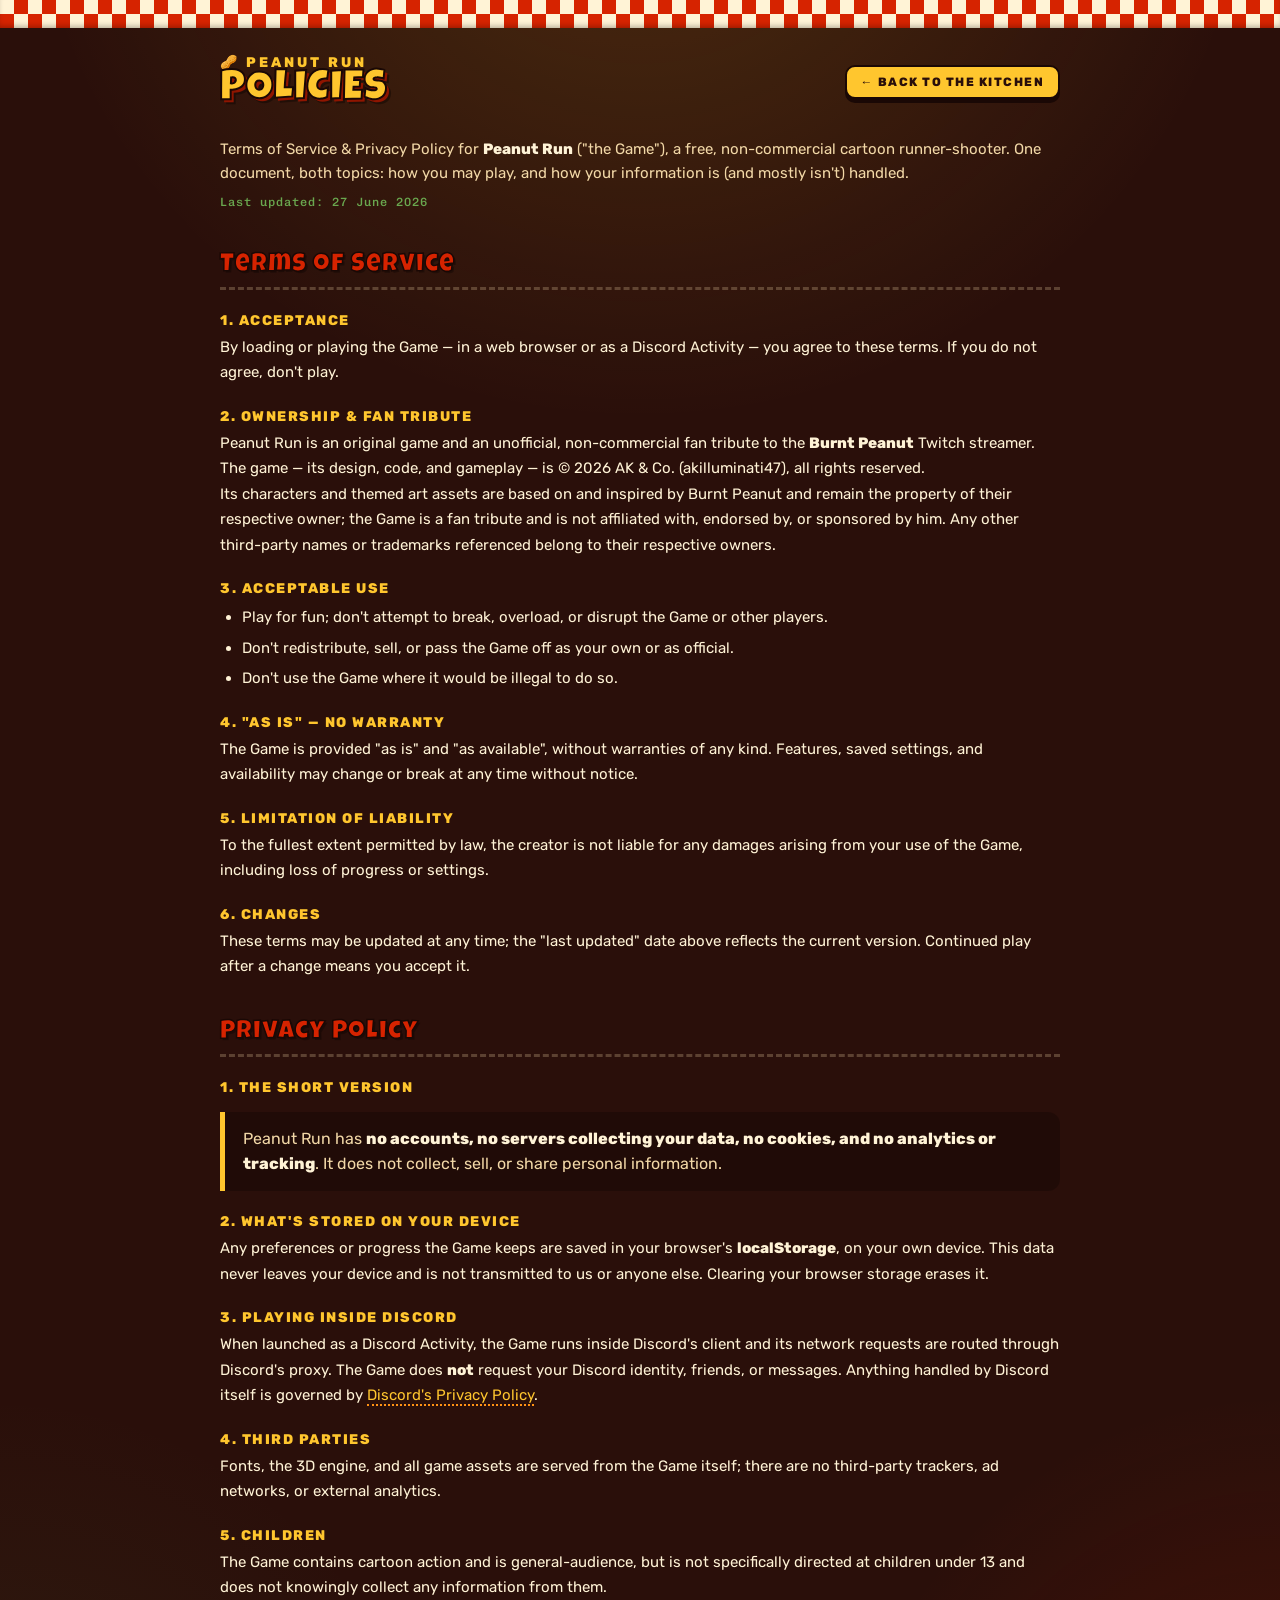
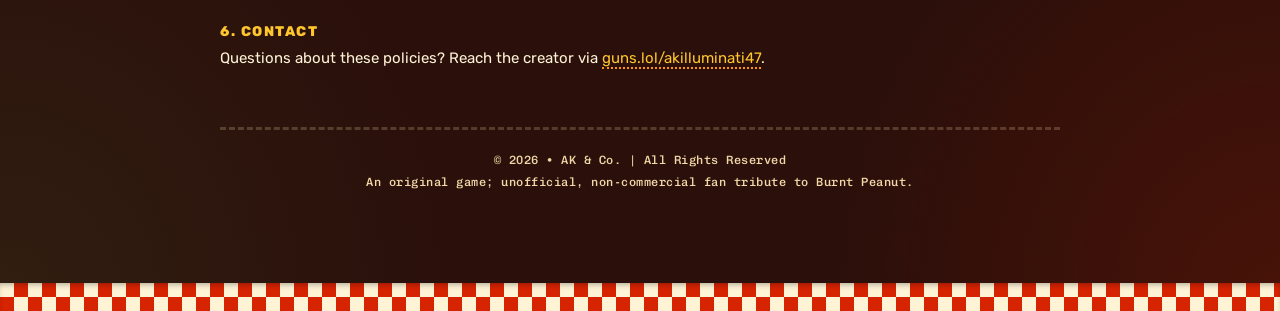
==== commit 3ebfa580: "Policies page: looping Lottie veggies stroll across spaced lanes Random food, size, and direction pe" ====
--- a/policies.html
+++ b/policies.html
@@ -30,9 +30,16 @@
   }
   /* a proper diner checkerboard band (matches the game's 28px tile = full 2-row checks,
      instead of a skinny clipped strip) — one up top, one at the bottom */
-  .checker{ height:28px; background:repeating-conic-gradient(var(--ketchup) 0% 25%, var(--cream) 0% 50%) 0 0/28px 28px; box-shadow:inset 0 -4px 6px -3px rgba(0,0,0,.35); }
+  .checker{ position:relative; z-index:2; height:28px; background:repeating-conic-gradient(var(--ketchup) 0% 25%, var(--cream) 0% 50%) 0 0/28px 28px; box-shadow:inset 0 -4px 6px -3px rgba(0,0,0,.35); }
   .checker.bottom{ box-shadow:inset 0 4px 6px -3px rgba(0,0,0,.35); }
-  .wrap{ max-width:880px; margin:0 auto; padding:26px 20px 90px; }
+  .wrap{ position:relative; z-index:2; max-width:880px; margin:0 auto; padding:26px 20px 90px; }
+
+  /* looping Lottie veggies stroll across spaced horizontal lanes behind the text.
+     One walker per lane at a time → paths never clip or overlap. */
+  #veg-bg{ position:fixed; inset:0; z-index:1; pointer-events:none; overflow:hidden; opacity:.5; }
+  #veg-bg .veg{ position:absolute; top:0; left:0; will-change:transform;
+    filter:drop-shadow(0 3px 5px rgba(0,0,0,.45)); }
+  #veg-bg .veg canvas, #veg-bg .veg svg{ display:block; width:100%; height:100%; }
 
   .topbar{ display:flex; align-items:center; justify-content:space-between; gap:14px; flex-wrap:wrap; padding-bottom:18px; }
   .brand{ display:flex; align-items:baseline; gap:12px; flex-wrap:wrap; }
@@ -80,6 +87,7 @@
 </style>
 </head>
 <body>
+<div id="veg-bg" aria-hidden="true"></div>
 <div class="checker"></div>
 <div class="wrap">
 
@@ -160,29 +168,112 @@
 
 <div class="checker bottom"></div>
 
-<script type="importmap">
-{ "imports": { "@discord/embedded-app-sdk": "./libs/discord-embedded-app-sdk.mjs" } }
-</script>
-<script type="module">
-// ── Discord Activity: route external links through the SDK (the sandboxed
-//    iframe blocks target="_blank", so the Contact / Discord-privacy links
-//    do nothing in-app otherwise). No-op in a normal browser. ──
-if (new URLSearchParams(location.search).has('frame_id')) {
-  // keep the Discord session params when returning to the game
-  const back = document.querySelector('.back-link');
-  if (back) back.href = 'index.html' + location.search;
-  try {
-    const { DiscordSDK } = await import('@discord/embedded-app-sdk');
-    const discordSdk = new DiscordSDK('1520107992266178782'); // Peanut Run
-    await discordSdk.ready();
-    document.addEventListener('click', (e) => {
-      const a = e.target.closest?.('a[href^="http"]');
-      if (!a) return;
-      e.preventDefault();
-      discordSdk.commands.openExternalLink({ url: a.href });
+<!-- looping Lottie veggies walking across the background in spaced, non-overlapping lanes -->
+<script src="./libs/lottie_canvas.min.js"></script>
+<script>
+(function () {
+  if (typeof lottie === 'undefined') return;
+  if (matchMedia('(prefers-reduced-motion:reduce)').matches) return;
+
+  // the animated-only food set (same Lottie JSONs the game uses)
+  var NAMES = ['avocado','beans','broccoli','burger','carrot','corn','cucumber','garlic',
+    'gingerroot','herb','hotdog','kale','mushroom','onion','peapod','pepper','pizza',
+    'potato','salad','salt','tomato'];
+
+  var bg = document.getElementById('veg-bg');
+  var cache = {};                 // name -> parsed Lottie JSON
+  function load(name) {
+    if (cache[name]) return Promise.resolve(cache[name]);
+    return fetch('assets/sprites/animatedemoji/' + name + '.json')
+      .then(function (r) { return r.ok ? r.json() : null; })
+      .then(function (j) { cache[name] = j; return j; })
+      .catch(function () { return null; });
+  }
+
+  var LANE_MIN = 130;             // each lane is at least this tall (keeps walkers apart)
+  var lanes = [];                 // active per-lane state, so resize can tear them down
+
+  function pick(a) { return a[(Math.random() * a.length) | 0]; }
+
+  function runLane(top, laneH) {
+    var lane = { dead: false, anim: null, el: null, raf: 0, timer: 0 };
+    lanes.push(lane);
+
+    function spawn() {
+      if (lane.dead) return;
+      var name = pick(NAMES);
+      load(name).then(function (data) {
+        if (lane.dead) return;
+        if (!data) { lane.timer = setTimeout(spawn, 600); return; }
+
+        var size = laneH * (0.5 + Math.random() * 0.45);   // random size, capped to the lane
+        var slack = laneH - size;
+        var y = top + Math.random() * slack;               // stays fully inside its lane
+        var dir = Math.random() < 0.5 ? 1 : -1;            // 1 = walk right, -1 = walk left
+        var W = window.innerWidth;
+        var startX = dir === 1 ? -size : W;
+        var endX = dir === 1 ? W : -size;
+        var speed = 26 + Math.random() * 38;               // px/s — a leisurely stroll
+        var face = dir === 1 ? '' : ' scaleX(-1)';         // flip to face the way it's heading
+
+        var el = document.createElement('div');
+        el.className = 'veg';
+        el.style.width = el.style.height = size + 'px';
+        el.style.top = y + 'px';
+        el.style.transform = 'translate3d(' + startX + 'px,0,0)' + face;
+        bg.appendChild(el);
+        lane.el = el;
+        lane.anim = lottie.loadAnimation({
+          container: el, renderer: 'canvas', loop: true, autoplay: true, animationData: data,
+        });
+
+        var x = startX, last = 0;
+        function step(t) {
+          if (lane.dead) return;
+          if (!last) last = t;
+          x += dir * speed * (t - last) / 1000;
+          last = t;
+          el.style.transform = 'translate3d(' + x + 'px,0,0)' + face;
+          var done = dir === 1 ? x >= endX : x <= endX;
+          if (done) {
+            if (lane.anim) lane.anim.destroy();
+            el.remove();
+            lane.anim = null; lane.el = null;
+            lane.timer = setTimeout(spawn, 300 + Math.random() * 1600);   // gap before the next walker
+            return;
+          }
+          lane.raf = requestAnimationFrame(step);
+        }
+        lane.raf = requestAnimationFrame(step);
+      });
+    }
+    // stagger the lanes so they don't all enter in a marching row
+    lane.timer = setTimeout(spawn, Math.random() * 2600);
+  }
+
+  function teardown() {
+    lanes.forEach(function (l) {
+      l.dead = true;
+      if (l.raf) cancelAnimationFrame(l.raf);
+      if (l.timer) clearTimeout(l.timer);
+      if (l.anim) l.anim.destroy();
+      if (l.el) l.el.remove();
     });
-  } catch (e) { console.error('[discord] handshake failed', e); }
-}
+    lanes = [];
+  }
+
+  function build() {
+    teardown();
+    var h = window.innerHeight;
+    var n = Math.max(3, Math.floor(h / LANE_MIN));   // as many spaced lanes as fit
+    var laneH = h / n;
+    for (var i = 0; i < n; i++) runLane(i * laneH, laneH);
+  }
+
+  build();
+  var rz;
+  window.addEventListener('resize', function () { clearTimeout(rz); rz = setTimeout(build, 250); });
+})();
 </script>
 
 <!-- the peanut pointer (same as the game): small, angled like the Windows arrow;
